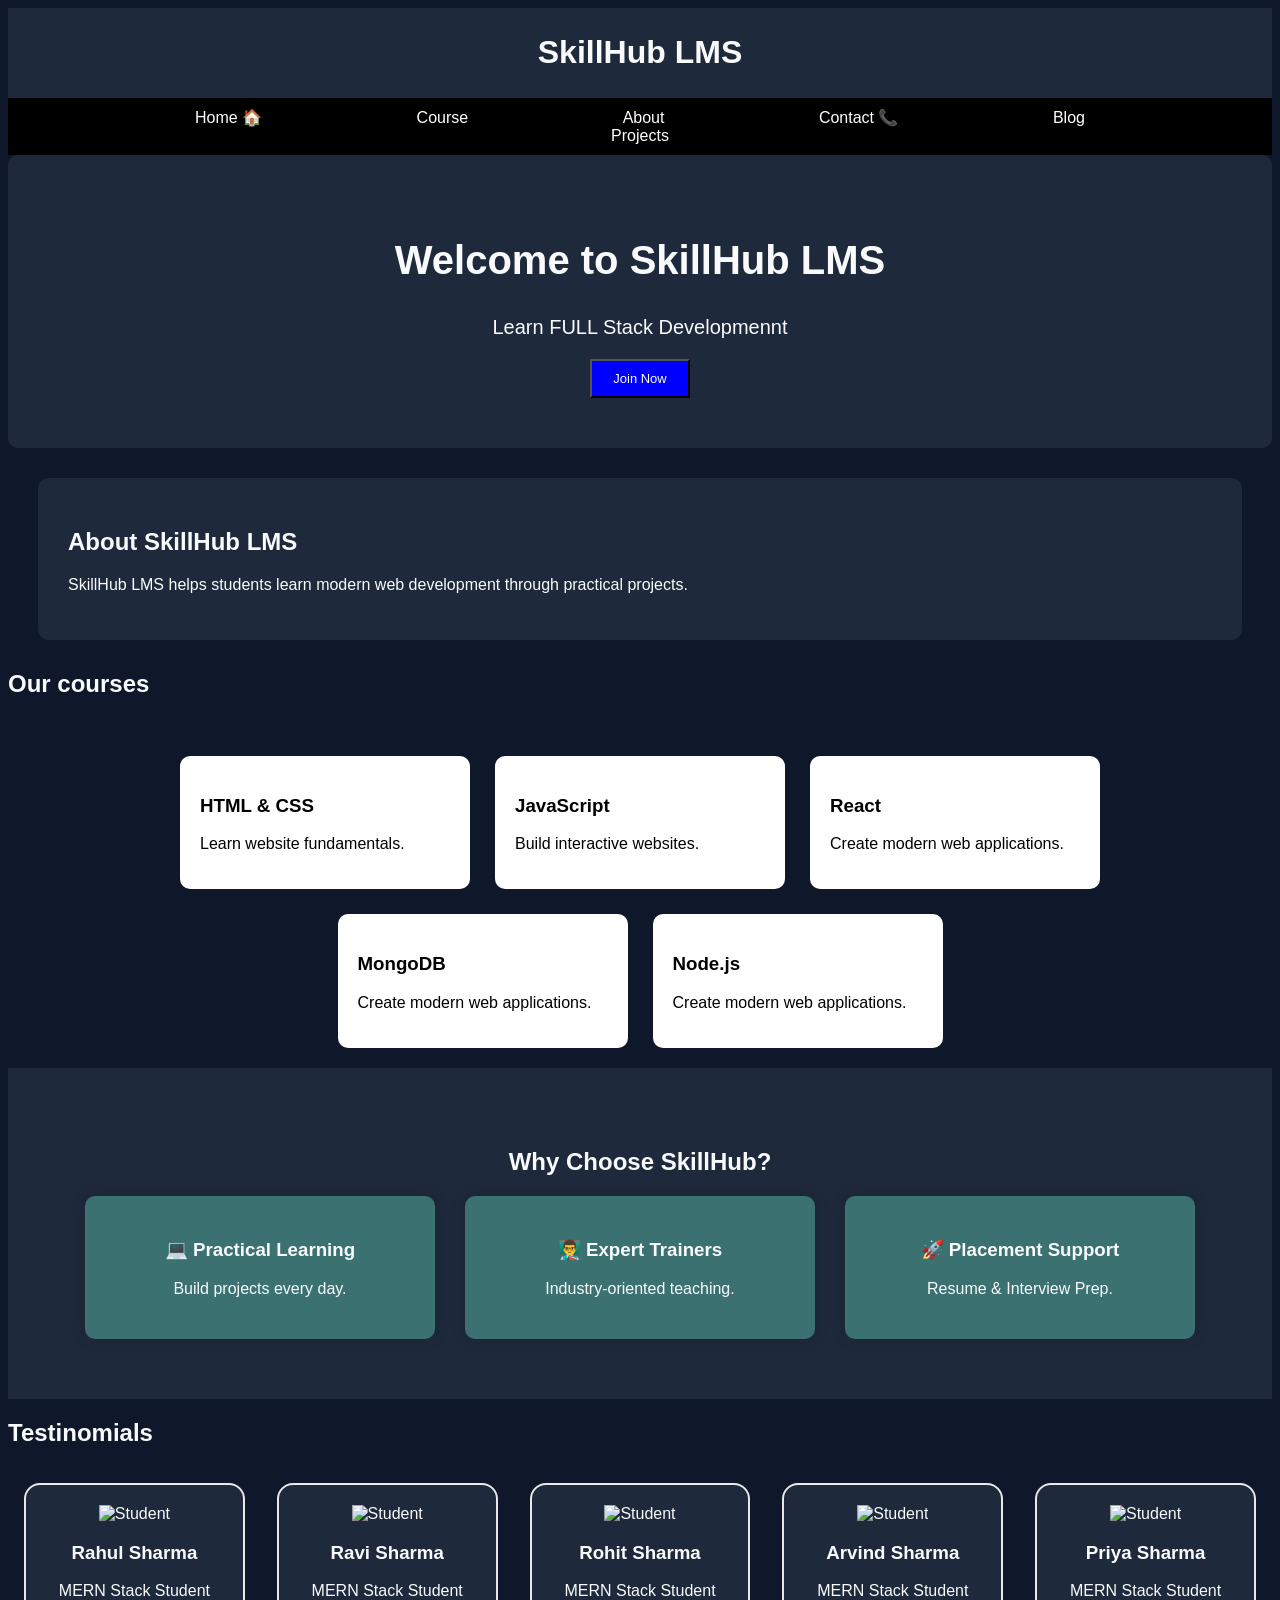
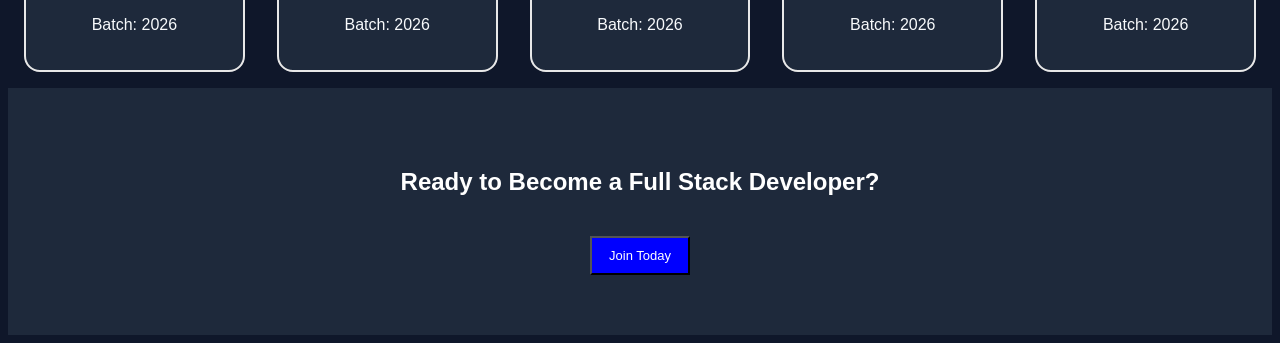
==== frontend/index.html @ a880512c "Updated till responsive website" ====
<!DOCTYPE html>
<html lang="en">

<head>
    <meta charset="UTF-8">
    <meta name="viewport" content="width=device-width, initial-scale=1.0">
    <title>LMS</title>
    <link rel="stylesheet" href="./style.css">
</head>
<!-- <body>
    <h1>Welcome to SkillHub</h1>
    <p>Learn Web development , MERN stack , and Full Stack Development.</p>
    <h2>Our courses</h2>
    <ul>
        <li>MERN Stack</li>
        <li>Python</li>
        <li>Java</li>
    </ul>
    <h2>Comtact us</h2>
    <p>Email : skillhub@gamil.com</p>
</body> -->

<!-- <body>
    <header>
        <h1>SkillHub LMS</h1>
    </header>
    <nav>Home 
        courses
        About
        Contact
        Blog
        Projects
    </nav>
    
    <section>
        <h2>Welcome to SskillHub LMS</h2>
        <p>
            Learn Full Stack Development from scratch.
        </p>
    </section>
    <footer>
        Copyright 2026
    </footer>
</body> -->

<body>
    <header>
        <h1>SkillHub LMS</h1>
    </header>
    <nav>
        <a href="Home">Home 🏠 </a>
        <a href="courses">Course</a>
        <a href="About">About</a>
        <a href="Contact">Contact 📞</a>
        <a href="Blog">Blog</a>
        <a href="Projects">Projects</a>

    </nav>

    <section class="hero">
        <h2>
            Welcome to SkillHub LMS
        </h2>
        <p>
            Learn FULL Stack Developmennt
        </p>
        <button class="btn">Join Now</button>
    </section>
    <section class="about">
        <h2>About SkillHub LMS</h2>
        <p>
            SkillHub LMS helps students learn
            modern web development through
            practical projects.
        </p>
    </section>
    <section>

        <h2>Our courses</h2> <br>

        <div class="course-container">
            <div class="card">
                <h3>
                    HTML & CSS
                </h3>
                <p>
                    Learn website fundamentals.
                </p>
            </div>
            <div class="card">
                <h3>
                    JavaScript
                </h3>
                <p>
                    Build interactive websites.
                </p>
            </div>
            <div class="card">
                <h3>
                    React
                </h3>
                <p>
                    Create modern web applications.
                </p>
            </div>
            <div class="card">
                <h3>
                    MongoDB
                </h3>
                <p>
                    Create modern web applications.
                </p>
            </div>
            <div class="card">
                <h3>
                    Node.js
                </h3>
                <p>
                    Create modern web applications.
                </p>
            </div>
        </div>

    </section>


    <section class="features">
        <h2>Why Choose SkillHub?</h2>
        <div class="feature-container">
            <div class="feature">
                <h3>💻 Practical Learning</h3>
                <p>Build projects every day.</p>
            </div>
            <div class="feature">
                <h3>👨‍🏫 Expert Trainers</h3>
                <p>Industry-oriented teaching.</p>
            </div>
            <div class="feature">
                <h3>🚀 Placement Support</h3>
                <p>Resume & Interview Prep.</p>
            </div>
        </div> <!-- .feature-container -->
    </section>
    <!-- <section class="box-model-demo">
        <h2>
            Understanding Box Model
        </h2>
        <div class="demo-box">
            This is a Box Model Example
        </div>
    </section> -->
    <section>
        <H2>Testinomials</H2>
        <div class="testimonials">

            <div class="student-card">
                <img src="" alt="Student">
                <h3>
                    Rahul Sharma
                </h3>
                <p>
                    MERN Stack Student
                </p>
                <p>
                    Batch: 2026
                </p>
            </div>
            <div class="student-card">
                <img src="" alt="Student">
                <h3>
                    Ravi Sharma
                </h3>
                <p>
                    MERN Stack Student
                </p>
                <p>
                    Batch: 2026
                </p>
            </div>
            <div class="student-card">
                <img src="" alt="Student">
                <h3>
                    Rohit Sharma
                </h3>
                <p>
                    MERN Stack Student
                </p>
                <p>
                    Batch: 2026
                </p>
            </div>
            <div class="student-card">
                <img src="" alt="Student">
                <h3>
                    Arvind Sharma
                </h3>
                <p>
                    MERN Stack Student
                </p>
                <p>
                    Batch: 2026
                </p>
            </div>
            <div class="student-card">
                <img src="" alt="Student">
                <h3>
                    Priya Sharma
                </h3>
                <p>
                    MERN Stack Student
                </p>
                <p>
                    Batch: 2026
                </p>
            </div>
    </section>
    <section class="cta">
        <h2>
            Ready to Become a
            Full Stack Developer?
        </h2>
        <button class="btn">
            Join Today
        </button>
    </section>
</body>

</html>
---- frontend/style.css ----
body {
    background-color: #0F172A;
    color: #f8fafc;
    font-family: Arial, Helvetica, sans-serif;
}

header {
    background-color: #1e293b;
    text-align: center;
    padding: 5px;

}

nav {
    background-color: black;
    text-align: center;
    padding: 10px;
}

nav a {
    color: white;
    padding: 60px;
    text-decoration: none;
    margin: 15px;
}

nav a :hover {
    color: blue;
}

.hero {
    text-align: center;
    padding: 50px;
    background-color: #1e293b;
    border-radius: 10px;

}

@media (max-width : 768px) {
    .hero h2 {
        font-size: 28px;
    }

    nav {
        flex-direction: column;
    }

    .card {
        width: 100%;
    }

    .feature {
        width:100%;
    }

}

.hero h2 {
    font-size: 40px;
}

.hero p {
    font-size: 20px;
}

.btn {
    size: 75px;
    background-color: blue;
    color: white;
    padding: 10px;
    width: 100px;
    font-size: 13px;

}

.about {
    margin: 30px;
    padding: 30px;
    background-color: #1e293b;
    border-radius: 10px;

}



.course-container {
    display: flex;
    justify-content: center;
    gap: 25px;
    flex-wrap: wrap;
    margin: 20px;
}


.card {
    background-color: white;
    color: black;
    width: 250px;
    padding: 20px;
    border-radius: 10px;
    box-shadow: 0 2px 8px rgba (0, 0, 0, 0.2);
    transition: .3s;
}

.card:hover {
    transform: translateY (-10px);
}

/* .box-model-demo {
    padding:
        40px;
}

.demo-box {
    background:
        #2563eb;
    color:
        white;
    width:
        300px;
    padding:
        30px;
    border:
        5px solid black;
    margin:
        40px;
    border-radius:
        10px;
} */

.student-card {
    background: #1e293b;
    border:
        2px solid #e8e8e8;
    border-radius:
        16px;
    padding:
        20px;
    margin:
        16px;
    width:
        200px;
    text-align:
        center;
}

.testimonials {
    display: flex;
    justify-content: center;
}

.features {
    padding: 60px;
    text-align: center;
    background: #1e293b;
}

.feature-container {
    display: flex;
    justify-content: center;
    gap: 30px;
    flex-wrap: wrap;
}

.feature {
    width: 300px;
    padding: 25px;
    background: rgb(59, 113, 113);
    border-radius: 10px;
    box-shadow: 0 0 15px rgba(0, 0, 0, .15);
    transition: .3s;
}

/* Hover — zoom effect */
.feature:hover {
    transform: scale(1.05);
}

.cta {
    background: #1e293b;
    color: white;
    padding: 60px;
    text-align: center;
}

.cta button {
    margin-top: 20px;
}
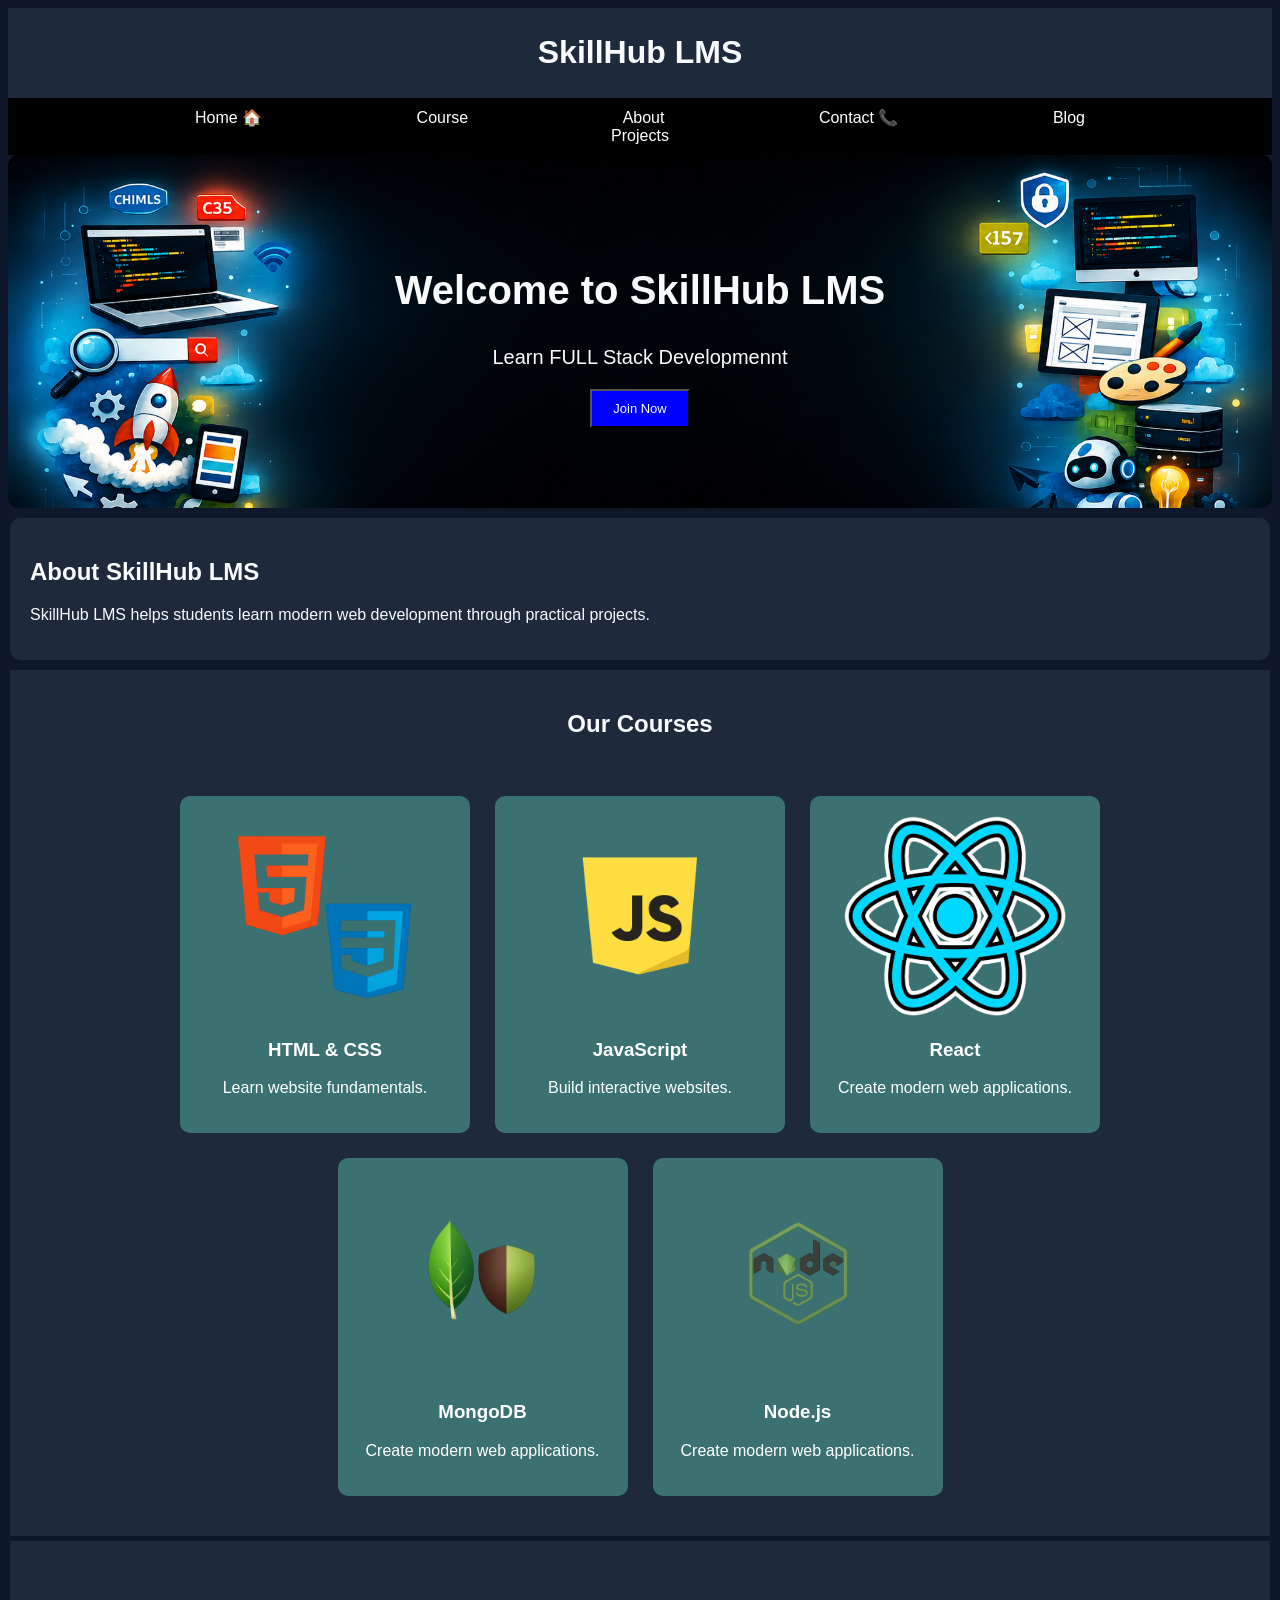
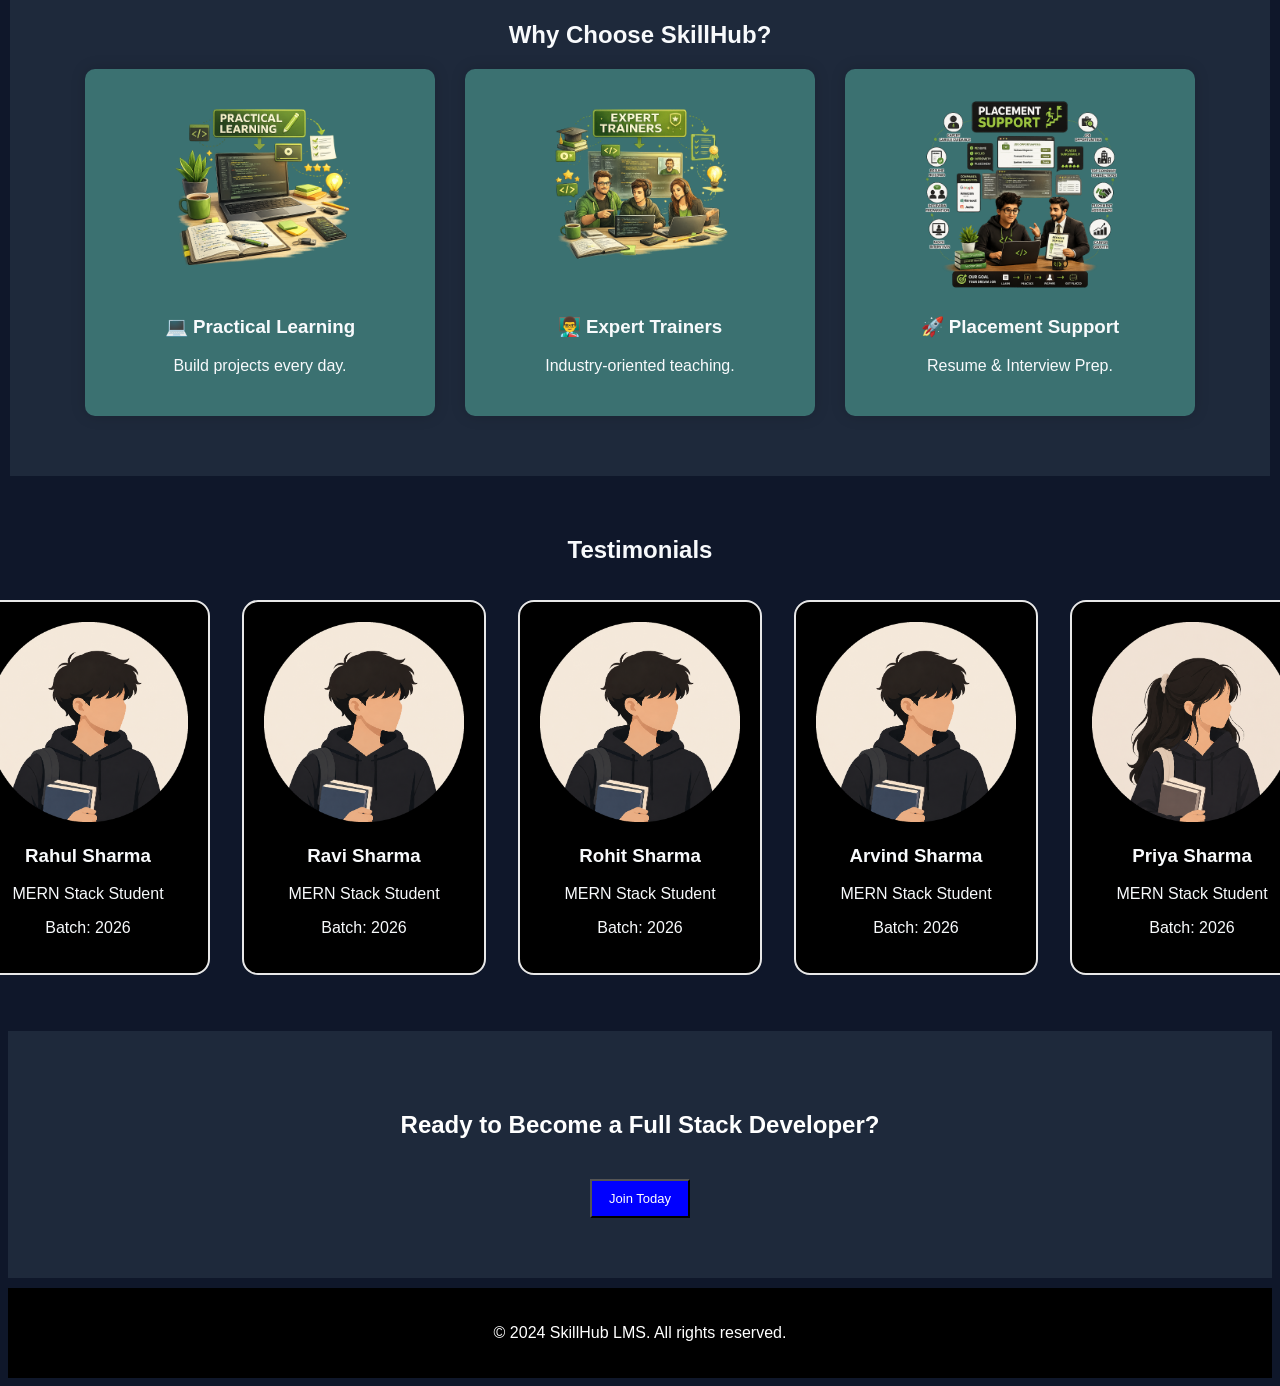
==== commit ed0fd61c: "updated css" ====
--- a/frontend/index.html
+++ b/frontend/index.html
@@ -74,12 +74,13 @@
             practical projects.
         </p>
     </section>
-    <section>
-
-        <h2>Our courses</h2> <br>
+    <section class="course">
+
+        <h2>Our Courses</h2> <br>
 
         <div class="course-container">
             <div class="card">
+                <img src="./assets/html-css-logo.png" alt="">
                 <h3>
                     HTML & CSS
                 </h3>
@@ -88,6 +89,7 @@
                 </p>
             </div>
             <div class="card">
+                <img src="./assets/JavaScript-Logo.jpg" alt="">
                 <h3>
                     JavaScript
                 </h3>
@@ -96,6 +98,7 @@
                 </p>
             </div>
             <div class="card">
+                <img src="./assets/react-logo.png" alt="">
                 <h3>
                     React
                 </h3>
@@ -104,6 +107,7 @@
                 </p>
             </div>
             <div class="card">
+                <img src="./assets/mongodb-logo.png" alt="">
                 <h3>
                     MongoDB
                 </h3>
@@ -112,6 +116,7 @@
                 </p>
             </div>
             <div class="card">
+                <img src="./assets/nodejs-logo.png" alt="">
                 <h3>
                     Node.js
                 </h3>
@@ -120,7 +125,6 @@
                 </p>
             </div>
         </div>
-
     </section>
 
 
@@ -128,14 +132,17 @@
         <h2>Why Choose SkillHub?</h2>
         <div class="feature-container">
             <div class="feature">
+                <img src="./assets/practical-learning.png" alt="">
                 <h3>💻 Practical Learning</h3>
                 <p>Build projects every day.</p>
             </div>
             <div class="feature">
+                <img src="./assets/expert-trainers.png" alt="">
                 <h3>👨‍🏫 Expert Trainers</h3>
                 <p>Industry-oriented teaching.</p>
             </div>
             <div class="feature">
+                <img src="./assets/placement-support.png" alt="">
                 <h3>🚀 Placement Support</h3>
                 <p>Resume & Interview Prep.</p>
             </div>
@@ -149,12 +156,12 @@
             This is a Box Model Example
         </div>
     </section> -->
-    <section>
-        <H2>Testinomials</H2>
+    <section class="testimonialsec">
+        <H2>Testimonials</H2>
         <div class="testimonials">
 
             <div class="student-card">
-                <img src="" alt="Student">
+                <img src="./assets/student-avatar-boy.png" alt="Student">
                 <h3>
                     Rahul Sharma
                 </h3>
@@ -166,7 +173,7 @@
                 </p>
             </div>
             <div class="student-card">
-                <img src="" alt="Student">
+                <img src="./assets/student-avatar-boy.png" alt="Student">
                 <h3>
                     Ravi Sharma
                 </h3>
@@ -178,7 +185,7 @@
                 </p>
             </div>
             <div class="student-card">
-                <img src="" alt="Student">
+                <img src="./assets/student-avatar-boy.png" alt="Student">
                 <h3>
                     Rohit Sharma
                 </h3>
@@ -190,7 +197,7 @@
                 </p>
             </div>
             <div class="student-card">
-                <img src="" alt="Student">
+                <img src="./assets/student-avatar-boy.png" alt="Student">
                 <h3>
                     Arvind Sharma
                 </h3>
@@ -202,7 +209,7 @@
                 </p>
             </div>
             <div class="student-card">
-                <img src="" alt="Student">
+                <img src="./assets/student-avatar-female.png" alt="Student">
                 <h3>
                     Priya Sharma
                 </h3>
@@ -223,6 +230,11 @@
             Join Today
         </button>
     </section>
+    <footer>
+        <p>
+            &copy; 2024 SkillHub LMS. All rights reserved.
+        </p>
+    </footer>
 </body>
 
 </html>
--- a/frontend/style.css
+++ b/frontend/style.css
@@ -7,7 +7,8 @@
 header {
     background-color: #1e293b;
     text-align: center;
-    padding: 5px;
+    padding: 5px; 
+    font-weight: bold;
 
 }
 
@@ -24,16 +25,21 @@
     margin: 15px;
 }
 
-nav a :hover {
-    color: blue;
+nav  :hover {
+    transform: scale(1.25);
+    color: rgb(202, 244, 244) ;
+    
 }
 
 .hero {
     text-align: center;
-    padding: 50px;
-    background-color: #1e293b;
-    border-radius: 10px;
-
+    padding: 80px;
+    border-radius: 10px;
+    background-image: url(./assets/herobackground.jpg);
+    background-size: cover;
+    background-repeat: no-repeat;
+    background-position: center;
+    
 }
 
 @media (max-width : 768px) {
@@ -50,7 +56,7 @@
     }
 
     .feature {
-        width:100%;
+        width: 100%;
     }
 
 }
@@ -74,14 +80,27 @@
 }
 
 .about {
-    margin: 30px;
-    padding: 30px;
+    margin: 2px;
+    margin-top: 10px;
+    margin-bottom: 10px;
+    padding: 20px;
     background-color: #1e293b;
     border-radius: 10px;
 
 }
 
-
+.course {
+    text-align: center;
+    padding: 20px;
+    background: #1e293b;
+    margin: 2px;
+    margin-bottom: 5px;
+
+}
+.course img{
+    height: 200px;
+    width: auto;
+}
 
 .course-container {
     display: flex;
@@ -89,12 +108,13 @@
     gap: 25px;
     flex-wrap: wrap;
     margin: 20px;
+    margin: 20px;
 }
 
 
 .card {
-    background-color: white;
-    color: black;
+    background-color: rgb(59, 113, 113);
+    color: white;
     width: 250px;
     padding: 20px;
     border-radius: 10px;
@@ -103,7 +123,7 @@
 }
 
 .card:hover {
-    transform: translateY (-10px);
+    transform: scale(1.05);
 }
 
 /* .box-model-demo {
@@ -129,7 +149,7 @@
 } */
 
 .student-card {
-    background: #1e293b;
+    background: black;
     border:
         2px solid #e8e8e8;
     border-radius:
@@ -142,6 +162,22 @@
         200px;
     text-align:
         center;
+
+}
+
+.student-card img {
+    height: 200px;
+    width: auto;
+}
+
+.testimonials :hover {
+    transform: scale(1.025);
+}
+
+.testimonialsec {
+    text-align: center;
+    padding: 20px;
+    margin: 20px;
 }
 
 .testimonials {
@@ -153,6 +189,7 @@
     padding: 60px;
     text-align: center;
     background: #1e293b;
+    margin: 2px;
 }
 
 .feature-container {
@@ -170,8 +207,12 @@
     box-shadow: 0 0 15px rgba(0, 0, 0, .15);
     transition: .3s;
 }
-
-/* Hover — zoom effect */
+.feature img{
+    height: 200px;
+    width: auto;
+}
+
+
 .feature:hover {
     transform: scale(1.05);
 }
@@ -185,4 +226,17 @@
 
 .cta button {
     margin-top: 20px;
+}
+
+footer {
+    background:
+        black;
+    color:
+        white;
+    text-align:
+        center;
+    padding:
+        20px;
+    margin-top:
+        10px;
 }
